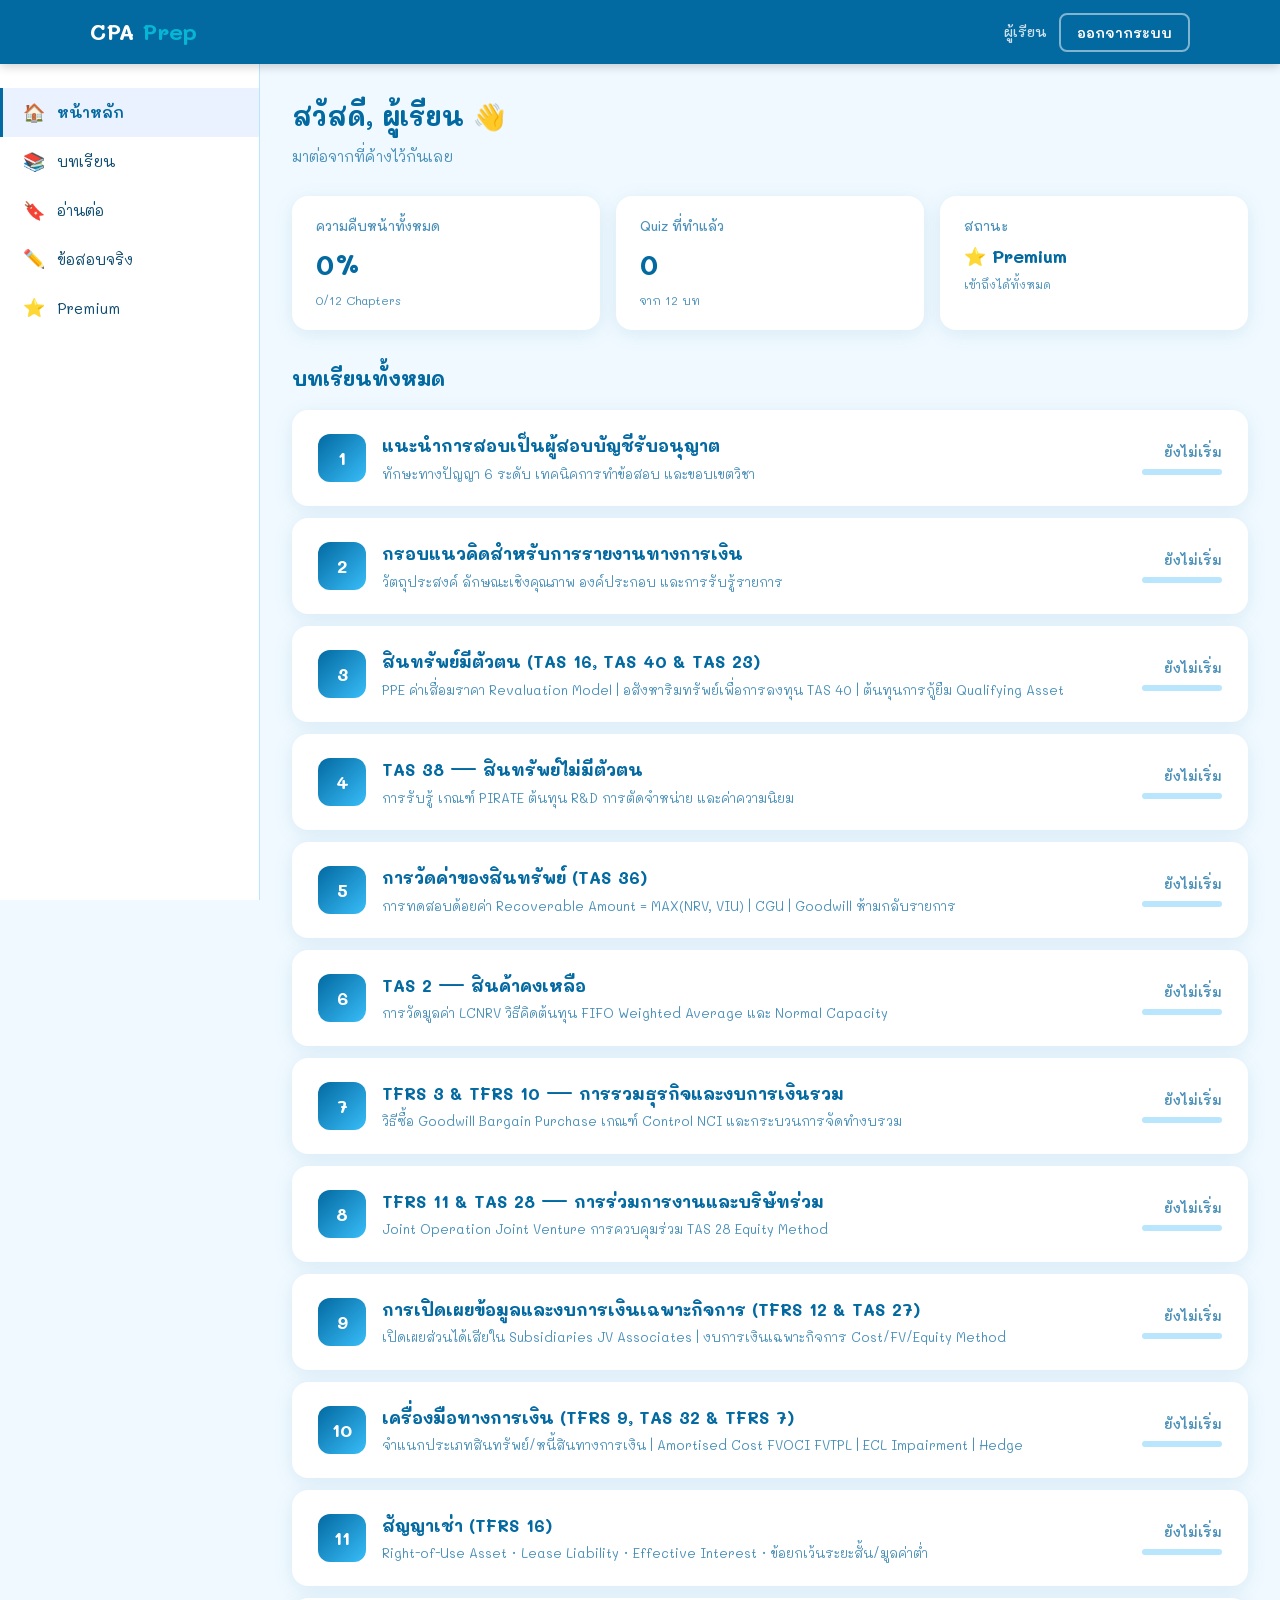
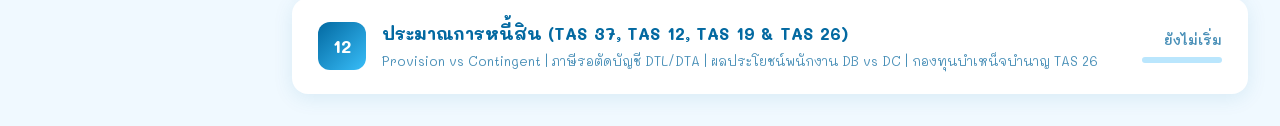
==== cpaprep/index.html @ 876e3609 "Add Ch6 TAS 2 Inventories content (concepts, ตย.61-63, MCQ 1-10, อัตนัย 6.2.8.1-6.2.8.6) Co-Authored" ====
<!DOCTYPE html>
<html lang="th">
<head>
  <meta charset="UTF-8" />
  <meta name="viewport" content="width=device-width, initial-scale=1.0" />
  <title>CPAPrep — ผ่าน CPA ครั้งแรก</title>
  <link href="https://fonts.googleapis.com/css2?family=Mali:ital,wght@0,300;0,400;0,500;0,600;0,700;1,400&display=swap" rel="stylesheet" />
  <link rel="stylesheet" href="style.css?v=8" />
</head>
<body>
  <div id="app"></div>
  <script src="app.js?v=8"></script>
</body>
</html>
---- cpaprep/style.css ----
*, *::before, *::after { box-sizing: border-box; margin: 0; padding: 0; }

:root {
  --navy: #0369a1;
  --navy-dark: #0c4a6e;
  --navy-light: #38bdf8;
  --gold: #06b6d4;
  --gold-dark: #0891b2;
  --bg: #f0f9ff;
  --white: #ffffff;
  --text: #0c4a6e;
  --text-muted: #4a90b8;
  --border: #bae6fd;
  --success: #10b981;
  --error: #f43f5e;
  --radius: 16px;
  --shadow: 0 4px 20px rgba(3,105,161,0.1);
  --shadow-lg: 0 8px 40px rgba(3,105,161,0.18);
}

html { scroll-behavior: smooth; }

body {
  font-family: 'Mali', sans-serif;
  background: var(--bg);
  color: var(--text);
  font-size: 16px;
  line-height: 1.6;
  min-height: 100vh;
}

/* ===== UTILITIES ===== */
.container { max-width: 1100px; margin: 0 auto; padding: 0 20px; }
.hidden { display: none !important; }
.flex { display: flex; }
.flex-col { flex-direction: column; }
.items-center { align-items: center; }
.justify-between { justify-content: space-between; }
.gap-1 { gap: 8px; }
.gap-2 { gap: 16px; }
.gap-3 { gap: 24px; }
.text-center { text-align: center; }
.w-full { width: 100%; }
.mt-1 { margin-top: 8px; }
.mt-2 { margin-top: 16px; }
.mt-3 { margin-top: 24px; }
.mb-2 { margin-bottom: 16px; }

/* ===== BUTTONS ===== */
.btn {
  display: inline-flex;
  align-items: center;
  justify-content: center;
  gap: 8px;
  padding: 12px 24px;
  border-radius: 8px;
  font-family: 'Mali', sans-serif;
  font-size: 16px;
  font-weight: 600;
  cursor: pointer;
  border: none;
  transition: all 0.2s ease;
  text-decoration: none;
}

.btn-primary {
  background: var(--gold);
  color: var(--navy-dark);
}
.btn-primary:hover { background: var(--gold-dark); transform: translateY(-1px); box-shadow: 0 4px 12px rgba(245,197,24,0.4); }

.btn-secondary {
  background: transparent;
  color: var(--white);
  border: 2px solid rgba(255,255,255,0.5);
}
.btn-secondary:hover { border-color: var(--white); background: rgba(255,255,255,0.1); }

.btn-navy {
  background: var(--navy);
  color: var(--white);
}
.btn-navy:hover { background: var(--navy-dark); transform: translateY(-1px); }

.btn-outline {
  background: transparent;
  color: var(--navy);
  border: 2px solid var(--navy);
}
.btn-outline:hover { background: var(--navy); color: var(--white); }

.btn-sm { padding: 8px 16px; font-size: 14px; }
.btn-lg { padding: 16px 36px; font-size: 18px; }
.btn-full { width: 100%; }

/* ===== NAVBAR ===== */
.navbar {
  background: var(--navy);
  padding: 0 20px;
  position: sticky;
  top: 0;
  z-index: 100;
  box-shadow: 0 2px 10px rgba(0,0,0,0.2);
}
.navbar-inner {
  max-width: 1100px;
  margin: 0 auto;
  display: flex;
  align-items: center;
  justify-content: space-between;
  height: 64px;
}
.navbar-logo {
  font-size: 22px;
  font-weight: 800;
  color: var(--white);
  text-decoration: none;
  display: flex;
  align-items: center;
  gap: 8px;
}
.navbar-logo span { color: var(--gold); }
.navbar-actions { display: flex; align-items: center; gap: 12px; }
.navbar-user {
  color: rgba(255,255,255,0.8);
  font-size: 14px;
  font-weight: 500;
}

/* ===== LANDING ===== */
.hero {
  background: linear-gradient(135deg, #0c4a6e 0%, #0369a1 50%, #0891b2 100%);
  color: var(--white);
  padding: 100px 20px 80px;
  text-align: center;
  position: relative;
  overflow: hidden;
}
.hero::before {
  content: '';
  position: absolute;
  top: -50%;
  left: -20%;
  width: 600px;
  height: 600px;
  background: radial-gradient(circle, rgba(6,182,212,0.12) 0%, transparent 70%);
  pointer-events: none;
}
.hero-badge {
  display: inline-block;
  background: rgba(6,182,212,0.15);
  color: var(--gold);
  border: 1px solid rgba(6,182,212,0.3);
  padding: 6px 16px;
  border-radius: 100px;
  font-size: 14px;
  font-weight: 600;
  margin-bottom: 24px;
}
.hero h1 {
  font-size: clamp(32px, 5vw, 56px);
  font-weight: 800;
  line-height: 1.2;
  margin-bottom: 20px;
}
.hero h1 .highlight { color: var(--gold); }
.hero p {
  font-size: clamp(16px, 2vw, 20px);
  color: rgba(255,255,255,0.8);
  max-width: 560px;
  margin: 0 auto 36px;
}
.hero-actions { display: flex; gap: 12px; justify-content: center; flex-wrap: wrap; }
.hero-stats {
  display: flex;
  justify-content: center;
  gap: 48px;
  margin-top: 60px;
  flex-wrap: wrap;
}
.hero-stat { text-align: center; }
.hero-stat-number { font-size: 32px; font-weight: 800; color: var(--gold); }
.hero-stat-label { font-size: 14px; color: rgba(255,255,255,0.6); margin-top: 4px; }

/* Features */
.section { padding: 80px 20px; }
.section-title { font-size: 32px; font-weight: 800; color: var(--navy); margin-bottom: 12px; }
.section-sub { color: var(--text-muted); font-size: 17px; margin-bottom: 48px; }

.features-grid {
  display: grid;
  grid-template-columns: repeat(auto-fit, minmax(260px, 1fr));
  gap: 24px;
}
.feature-card {
  background: var(--white);
  border-radius: var(--radius);
  padding: 32px 24px;
  box-shadow: var(--shadow);
  transition: transform 0.2s, box-shadow 0.2s;
}
.feature-card:hover { transform: translateY(-4px); box-shadow: var(--shadow-lg); }
.feature-icon {
  width: 52px;
  height: 52px;
  background: linear-gradient(135deg, #0369a1, #06b6d4);
  border-radius: 14px;
  display: flex;
  align-items: center;
  justify-content: center;
  font-size: 24px;
  margin-bottom: 20px;
}
.feature-card h3 { font-size: 18px; font-weight: 700; margin-bottom: 8px; color: var(--navy); }
.feature-card p { color: var(--text-muted); font-size: 15px; line-height: 1.6; }

/* Chapters preview */
.chapters-preview {
  background: linear-gradient(135deg, #0c4a6e, #0369a1);
  padding: 80px 20px;
  color: var(--white);
}
.chapters-preview .section-title { color: var(--white); }
.chapters-preview .section-sub { color: rgba(255,255,255,0.6); }
.chapters-grid {
  display: grid;
  grid-template-columns: repeat(auto-fit, minmax(220px, 1fr));
  gap: 16px;
}
.chapter-preview-card {
  background: rgba(255,255,255,0.07);
  border: 1px solid rgba(255,255,255,0.12);
  border-radius: var(--radius);
  padding: 20px;
  display: flex;
  align-items: center;
  gap: 14px;
}
.chapter-num {
  width: 40px;
  height: 40px;
  background: var(--gold);
  color: var(--navy-dark);
  border-radius: 10px;
  display: flex;
  align-items: center;
  justify-content: center;
  font-weight: 800;
  font-size: 16px;
  flex-shrink: 0;
}
.chapter-preview-card h4 { font-size: 15px; font-weight: 600; margin-bottom: 2px; }
.chapter-preview-card span { font-size: 12px; color: rgba(255,255,255,0.5); }
.lock-icon { margin-left: auto; color: rgba(255,255,255,0.3); font-size: 14px; }
.free-badge {
  margin-left: auto;
  background: var(--gold);
  color: var(--navy-dark);
  font-size: 11px;
  font-weight: 700;
  padding: 2px 8px;
  border-radius: 100px;
}

/* Pricing */
.pricing-grid {
  display: grid;
  grid-template-columns: repeat(auto-fit, minmax(280px, 1fr));
  gap: 24px;
  max-width: 720px;
  margin: 0 auto;
}
.price-card {
  background: var(--white);
  border-radius: var(--radius);
  padding: 36px 28px;
  box-shadow: var(--shadow);
  border: 2px solid var(--border);
  position: relative;
}
.price-card.featured {
  border-color: var(--gold);
  transform: scale(1.03);
  box-shadow: var(--shadow-lg);
}
.price-tag {
  position: absolute;
  top: -14px;
  left: 50%;
  transform: translateX(-50%);
  background: var(--gold);
  color: var(--navy-dark);
  font-size: 12px;
  font-weight: 700;
  padding: 4px 14px;
  border-radius: 100px;
  white-space: nowrap;
}
.price-plan { font-size: 14px; font-weight: 600; color: var(--text-muted); text-transform: uppercase; letter-spacing: 1px; margin-bottom: 12px; }
.price-amount { font-size: 48px; font-weight: 800; color: var(--navy); line-height: 1; }
.price-amount span { font-size: 18px; font-weight: 500; color: var(--text-muted); }
.price-period { font-size: 14px; color: var(--text-muted); margin-bottom: 24px; }
.price-features { list-style: none; margin-bottom: 28px; }
.price-features li { padding: 8px 0; font-size: 15px; display: flex; align-items: center; gap: 10px; border-bottom: 1px solid var(--border); }
.price-features li:last-child { border: none; }
.check { color: var(--success); font-weight: 700; }
.cross { color: #cbd5e0; }

/* ===== AUTH FORMS ===== */
.auth-page {
  min-height: 100vh;
  display: flex;
  align-items: center;
  justify-content: center;
  padding: 40px 20px;
  background: linear-gradient(135deg, var(--navy-dark) 0%, var(--navy) 100%);
}
.auth-card {
  background: var(--white);
  border-radius: 20px;
  padding: 40px 36px;
  width: 100%;
  max-width: 420px;
  box-shadow: var(--shadow-lg);
}
.auth-logo { font-size: 28px; font-weight: 800; color: var(--navy); margin-bottom: 8px; }
.auth-logo span { color: var(--gold); }
.auth-subtitle { color: var(--text-muted); font-size: 15px; margin-bottom: 32px; }
.form-group { margin-bottom: 18px; }
.form-label { display: block; font-size: 14px; font-weight: 600; color: var(--text); margin-bottom: 6px; }
.form-input {
  width: 100%;
  padding: 12px 16px;
  border: 2px solid var(--border);
  border-radius: 8px;
  font-family: 'Mali', sans-serif;
  font-size: 15px;
  color: var(--text);
  transition: border-color 0.2s;
  background: var(--white);
}
.form-input:focus { outline: none; border-color: var(--navy); }
.form-error { color: var(--error); font-size: 13px; margin-top: 5px; }
.auth-switch { text-align: center; margin-top: 20px; font-size: 14px; color: var(--text-muted); }
.auth-switch a { color: var(--navy); font-weight: 600; cursor: pointer; text-decoration: none; }
.auth-switch a:hover { text-decoration: underline; }
.alert {
  padding: 12px 16px;
  border-radius: 8px;
  font-size: 14px;
  margin-bottom: 16px;
}
.alert-error { background: #fff5f5; border: 1px solid #feb2b2; color: var(--error); }
.alert-success { background: #f0fff4; border: 1px solid #9ae6b4; color: var(--success); }

/* ===== DASHBOARD ===== */
.dashboard-layout {
  display: grid;
  grid-template-columns: 260px 1fr;
  min-height: calc(100vh - 64px);
}

.sidebar {
  background: var(--white);
  border-right: 1px solid var(--border);
  padding: 24px 0;
  position: sticky;
  top: 64px;
  height: calc(100vh - 64px);
  overflow-y: auto;
}
.sidebar-section { margin-bottom: 8px; }
.sidebar-label {
  font-size: 11px;
  font-weight: 700;
  color: var(--text-muted);
  text-transform: uppercase;
  letter-spacing: 1px;
  padding: 0 20px;
  margin-bottom: 8px;
  display: block;
}
.sidebar-item {
  display: flex;
  align-items: center;
  gap: 12px;
  padding: 10px 20px;
  color: var(--text);
  font-size: 15px;
  cursor: pointer;
  transition: background 0.15s;
  border-left: 3px solid transparent;
  text-decoration: none;
}
.sidebar-item:hover { background: var(--bg); }
.sidebar-item.active {
  background: #EBF2FF;
  color: var(--navy);
  border-left-color: var(--navy);
  font-weight: 600;
}
.sidebar-item .icon { font-size: 18px; width: 22px; text-align: center; }

.main-content { padding: 32px; }

/* Stats cards */
.stats-grid {
  display: grid;
  grid-template-columns: repeat(auto-fit, minmax(180px, 1fr));
  gap: 16px;
  margin-bottom: 32px;
}
.stat-card {
  background: var(--white);
  border-radius: var(--radius);
  padding: 20px 24px;
  box-shadow: var(--shadow);
}
.stat-label { font-size: 13px; color: var(--text-muted); font-weight: 500; margin-bottom: 6px; }
.stat-value { font-size: 28px; font-weight: 800; color: var(--navy); }
.stat-sub { font-size: 12px; color: var(--text-muted); margin-top: 4px; }

/* Chapter list */
.chapter-list { display: flex; flex-direction: column; gap: 12px; }
.chapter-item {
  background: var(--white);
  border-radius: var(--radius);
  padding: 20px 24px;
  box-shadow: var(--shadow);
  display: flex;
  align-items: center;
  gap: 16px;
  cursor: pointer;
  transition: transform 0.15s, box-shadow 0.15s;
  border: 2px solid transparent;
}
.chapter-item:hover { transform: translateX(4px); box-shadow: var(--shadow-lg); border-color: var(--navy); }
.chapter-item.locked { opacity: 0.6; cursor: default; }
.chapter-item.locked:hover { transform: none; box-shadow: var(--shadow); border-color: transparent; }
.chapter-item.completed { border-color: var(--success); }
.chapter-badge {
  width: 48px;
  height: 48px;
  background: linear-gradient(135deg, var(--navy), var(--navy-light));
  color: var(--white);
  border-radius: 12px;
  display: flex;
  align-items: center;
  justify-content: center;
  font-weight: 800;
  font-size: 18px;
  flex-shrink: 0;
}
.chapter-info { flex: 1; }
.chapter-info h3 { font-size: 17px; font-weight: 700; color: var(--navy); margin-bottom: 4px; }
.chapter-info p { font-size: 13px; color: var(--text-muted); }
.chapter-meta { display: flex; flex-direction: column; align-items: flex-end; gap: 6px; }
.chapter-status { font-size: 13px; font-weight: 600; }
.chapter-status.done { color: var(--success); }
.chapter-status.lock { color: var(--text-muted); }
.progress-bar-wrap { width: 80px; height: 6px; background: var(--border); border-radius: 100px; overflow: hidden; }
.progress-bar-fill { height: 100%; background: var(--gold); border-radius: 100px; transition: width 0.5s ease; }

/* ===== CHAPTER VIEW ===== */
.chapter-view { max-width: 800px; }
.chapter-header {
  background: linear-gradient(135deg, var(--navy), var(--navy-light));
  color: var(--white);
  border-radius: var(--radius);
  padding: 32px;
  margin-bottom: 24px;
}
.chapter-header .chapter-num-big {
  font-size: 13px;
  font-weight: 600;
  color: rgba(255,255,255,0.6);
  margin-bottom: 8px;
  text-transform: uppercase;
  letter-spacing: 1px;
}
.chapter-header h2 { font-size: 28px; font-weight: 800; margin-bottom: 12px; }
.chapter-header p { color: rgba(255,255,255,0.75); font-size: 16px; }

.content-card {
  background: var(--white);
  border-radius: var(--radius);
  padding: 28px;
  box-shadow: var(--shadow);
  margin-bottom: 16px;
}
.content-card h3 {
  font-size: 18px;
  font-weight: 700;
  color: var(--navy);
  margin-bottom: 16px;
  padding-bottom: 12px;
  border-bottom: 2px solid var(--border);
  display: flex;
  align-items: center;
  gap: 8px;
}
.content-card ul, .content-card ol { padding-left: 20px; }
.content-card li { padding: 6px 0; font-size: 15px; line-height: 1.6; }
.content-card p { font-size: 15px; line-height: 1.8; margin-bottom: 12px; }
.formula-box {
  background: #EBF2FF;
  border-left: 4px solid var(--navy);
  border-radius: 8px;
  padding: 16px 20px;
  margin: 12px 0;
  font-size: 16px;
  font-weight: 600;
  color: var(--navy);
  font-family: 'Courier New', monospace;
}
.journal-entry {
  background: #f7fafc;
  border: 1px solid var(--border);
  border-radius: 8px;
  padding: 16px 20px;
  margin: 12px 0;
  font-family: 'Courier New', monospace;
  font-size: 14px;
  line-height: 2;
}
.journal-dr { color: var(--navy); }
.journal-cr { color: #6b46c1; padding-left: 40px; display: block; }
.jline { display: flex; justify-content: space-between; align-items: baseline; gap: 16px; padding: 2px 0; }
.jcrline { padding-left: 36px; }
.jacct { flex: 1; }
.jamt { white-space: nowrap; font-weight: 700; }
.jdr { color: var(--navy); }
.jcr { color: #6b46c1; }
.jnote { font-size: 13px; color: var(--text-muted); margin: 10px 0 4px; font-family: 'Mali', sans-serif; }
.warning-box {
  background: #fffbeb;
  border-left: 4px solid var(--gold);
  border-radius: 8px;
  padding: 14px 18px;
  margin: 12px 0;
  font-size: 14px;
  color: #744210;
}
.warning-box strong { color: #975a16; }

/* ===== NEW CONTENT TYPES ===== */
.content-text-block .text-body {
  font-size: 15.5px;
  line-height: 1.85;
  color: var(--text);
}
.content-text-block .text-body strong { color: var(--navy); font-weight: 700; }
.content-text-block .text-body em { color: var(--text-muted); font-style: italic; }
.content-text-block .text-body br + br { display: block; content: ''; margin-top: 6px; }

.keypoint-card {
  background: linear-gradient(135deg, #eef3ff 0%, #e8f0fe 100%);
  border: 1.5px solid #b8ccf8;
  border-left: 5px solid var(--navy);
  border-radius: var(--radius);
  padding: 20px 24px;
  margin-bottom: 16px;
}
.keypoint-card .keypoint-title {
  font-size: 15px;
  font-weight: 700;
  color: var(--navy);
  margin-bottom: 12px;
}
.keypoint-card ul {
  margin: 0; padding-left: 20px;
  display: flex; flex-direction: column; gap: 8px;
}
.keypoint-card ul li {
  font-size: 14.5px;
  color: #1a2e5a;
  line-height: 1.5;
}

.table-wrap { overflow-x: auto; margin-top: 8px; }
.detail-table {
  width: 100%;
  border-collapse: collapse;
  font-size: 14px;
  line-height: 1.5;
}
.detail-table th {
  background: var(--navy);
  color: white;
  padding: 10px 14px;
  text-align: left;
  font-weight: 600;
  font-size: 13px;
  white-space: nowrap;
}
.detail-table th:first-child { border-radius: 8px 0 0 0; }
.detail-table th:last-child { border-radius: 0 8px 0 0; }
.detail-table td {
  padding: 10px 14px;
  border-bottom: 1px solid var(--border);
  color: var(--text);
  vertical-align: top;
}
.detail-table tr:nth-child(even) td { background: #f8faff; }
.detail-table tr:last-child td { border-bottom: none; }
.detail-table tr:hover td { background: #eef3ff; }

.example-box {
  background: #f0fff4;
  border: 1.5px solid #9ae6b4;
  border-left: 5px solid #38a169;
  border-radius: var(--radius);
  padding: 20px 24px;
  margin-bottom: 16px;
}
.example-title {
  font-weight: 700;
  color: #276749;
  margin-bottom: 12px;
  font-size: 15px;
}
.example-question {
  font-size: 14.5px;
  color: #2d3748;
  background: white;
  padding: 12px 16px;
  border-radius: 8px;
  margin-bottom: 12px;
  border: 1px solid #c6f6d5;
}
.example-steps {
  padding-left: 20px;
  margin: 8px 0;
  display: flex; flex-direction: column; gap: 6px;
}
.example-steps li { font-size: 14px; color: #2d3748; line-height: 1.6; }
.example-answer {
  background: #c6f6d5;
  padding: 10px 16px;
  border-radius: 8px;
  font-weight: 600;
  color: #276749;
  font-size: 14.5px;
  margin-top: 10px;
}

/* ===== QUIZ ===== */
.quiz-card {
  background: var(--white);
  border-radius: var(--radius);
  padding: 32px;
  box-shadow: var(--shadow);
  max-width: 700px;
}
.quiz-progress-top {
  display: flex;
  justify-content: space-between;
  align-items: center;
  margin-bottom: 24px;
  font-size: 14px;
  color: var(--text-muted);
}
.quiz-progress-bar { height: 6px; background: var(--border); border-radius: 100px; margin-bottom: 28px; overflow: hidden; }
.quiz-progress-fill { height: 100%; background: linear-gradient(90deg, var(--navy), var(--navy-light)); border-radius: 100px; transition: width 0.4s ease; }
.quiz-question { font-size: 19px; font-weight: 700; color: var(--navy); margin-bottom: 24px; line-height: 1.5; }
.quiz-options { display: flex; flex-direction: column; gap: 12px; }
.quiz-option {
  padding: 14px 18px;
  border: 2px solid var(--border);
  border-radius: 10px;
  cursor: pointer;
  font-size: 15px;
  transition: all 0.15s;
  display: flex;
  align-items: center;
  gap: 12px;
}
.quiz-option:hover:not(.disabled) { border-color: var(--navy); background: #EBF2FF; }
.quiz-option.correct { border-color: var(--success); background: #f0fff4; color: var(--success); font-weight: 600; }
.quiz-option.wrong { border-color: var(--error); background: #fff5f5; color: var(--error); }
.quiz-option.disabled { cursor: default; }
.option-letter {
  width: 30px;
  height: 30px;
  border-radius: 50%;
  background: var(--bg);
  display: flex;
  align-items: center;
  justify-content: center;
  font-weight: 700;
  font-size: 13px;
  flex-shrink: 0;
}
.quiz-option.correct .option-letter { background: var(--success); color: white; }
.quiz-option.wrong .option-letter { background: var(--error); color: white; }
.quiz-explanation {
  margin-top: 16px;
  padding: 14px 18px;
  background: #EBF2FF;
  border-radius: 10px;
  font-size: 14px;
  color: var(--navy);
  line-height: 1.6;
}
.quiz-nav { display: flex; justify-content: flex-end; margin-top: 24px; }

/* Quiz result */
.result-card {
  background: var(--white);
  border-radius: var(--radius);
  padding: 48px 36px;
  box-shadow: var(--shadow);
  text-align: center;
  max-width: 500px;
  margin: 0 auto;
}
.result-score {
  width: 120px;
  height: 120px;
  border-radius: 50%;
  background: linear-gradient(135deg, var(--navy), var(--navy-light));
  color: var(--white);
  display: flex;
  flex-direction: column;
  align-items: center;
  justify-content: center;
  margin: 0 auto 24px;
}
.result-score-num { font-size: 36px; font-weight: 800; line-height: 1; }
.result-score-label { font-size: 12px; color: rgba(255,255,255,0.7); }
.result-title { font-size: 24px; font-weight: 800; color: var(--navy); margin-bottom: 8px; }
.result-sub { color: var(--text-muted); margin-bottom: 32px; }
.result-actions { display: flex; gap: 12px; justify-content: center; flex-wrap: wrap; }

/* ===== UPGRADE BANNER ===== */
.upgrade-banner {
  background: linear-gradient(135deg, var(--navy), var(--navy-light));
  color: var(--white);
  border-radius: var(--radius);
  padding: 28px 32px;
  display: flex;
  align-items: center;
  justify-content: space-between;
  gap: 20px;
  margin-bottom: 24px;
  flex-wrap: wrap;
}
.upgrade-banner h3 { font-size: 20px; font-weight: 700; margin-bottom: 4px; }
.upgrade-banner p { color: rgba(255,255,255,0.75); font-size: 14px; }

/* Unlock modal */
.modal-overlay {
  position: fixed;
  inset: 0;
  background: rgba(0,0,0,0.6);
  display: flex;
  align-items: center;
  justify-content: center;
  z-index: 200;
  padding: 20px;
}
.modal-card {
  background: var(--white);
  border-radius: 20px;
  padding: 36px;
  max-width: 460px;
  width: 100%;
  box-shadow: var(--shadow-lg);
}
.modal-card h3 { font-size: 22px; font-weight: 800; color: var(--navy); margin-bottom: 8px; }
.modal-card p { color: var(--text-muted); font-size: 15px; margin-bottom: 20px; }
.payment-steps { background: var(--bg); border-radius: 10px; padding: 16px; margin-bottom: 20px; }
.payment-step { display: flex; gap: 12px; padding: 8px 0; font-size: 14px; }
.step-num {
  width: 24px; height: 24px;
  background: var(--navy); color: white;
  border-radius: 50%;
  display: flex; align-items: center; justify-content: center;
  font-size: 12px; font-weight: 700; flex-shrink: 0;
}
.modal-actions { display: flex; gap: 10px; }

/* ===== PROGRESS PAGE ===== */
.progress-grid { display: grid; grid-template-columns: repeat(auto-fit, minmax(300px, 1fr)); gap: 24px; }
.progress-chapter-card {
  background: var(--white);
  border-radius: var(--radius);
  padding: 20px;
  box-shadow: var(--shadow);
}
.progress-chapter-card h4 { font-size: 16px; font-weight: 700; color: var(--navy); margin-bottom: 12px; }
.progress-info { display: flex; justify-content: space-between; font-size: 13px; color: var(--text-muted); margin-bottom: 6px; }
.progress-bar-big { height: 10px; background: var(--border); border-radius: 100px; overflow: hidden; }
.progress-bar-big-fill { height: 100%; background: linear-gradient(90deg, var(--navy), var(--gold)); border-radius: 100px; transition: width 0.5s ease; }

/* Page title */
.page-title { font-size: 26px; font-weight: 800; color: var(--navy); margin-bottom: 6px; }
.page-sub { color: var(--text-muted); font-size: 15px; margin-bottom: 28px; }

/* ===== RECALL CARD — TAP TO REVEAL ===== */
.recall-card {
  background: linear-gradient(135deg, #f0f9ff 0%, #e0f2fe 100%);
  border: 2px solid #38bdf8;
  border-radius: 16px;
  padding: 18px 22px;
  margin-bottom: 16px;
  cursor: pointer;
  transition: transform 0.15s, box-shadow 0.15s, border-color 0.15s;
  user-select: none;
  -webkit-tap-highlight-color: transparent;
}
.recall-card:hover { border-color: #0369a1; transform: translateY(-2px); box-shadow: 0 6px 20px rgba(3,105,161,0.2); }
.recall-card:active { transform: translateY(0); }
.recall-header {
  display: flex; align-items: center; gap: 10px;
  margin-bottom: 10px;
}
.recall-icon { font-size: 20px; }
.recall-label {
  font-weight: 700; font-size: 12.5px;
  color: #0369a1; flex: 1; letter-spacing: 0.04em;
}
.recall-tap {
  font-size: 12px; color: #c084fc;
  font-style: italic; white-space: nowrap;
  transition: opacity 0.2s;
}
.recall-card.revealed .recall-tap { opacity: 0.4; }
.recall-question {
  font-size: 15.5px; font-weight: 600;
  color: #0c4a6e; line-height: 1.6;
  margin-bottom: 8px;
  white-space: pre-line;
}
.recall-answer {
  display: none;
  background: white;
  border-radius: 12px;
  padding: 14px 16px;
  font-size: 14.5px; color: #374151;
  border-left: 4px solid #0369a1;
  line-height: 1.8;
  margin-top: 10px;
  white-space: pre-line;
  animation: recallFadeIn 0.25s ease;
}
.recall-card.revealed .recall-answer { display: block; }
@keyframes recallFadeIn {
  from { opacity: 0; transform: translateY(-6px); }
  to { opacity: 1; transform: translateY(0); }
}

/* Inline recall MCQ — เลือกกาคำตอบในเนื้อหา */
.recall-card.mcq { cursor: default; }
.recall-card.mcq:hover { transform: none; box-shadow: none; border-color: #38bdf8; }
.recall-options { display: flex; flex-direction: column; gap: 10px; margin-top: 4px; }
.recall-option {
  display: flex; align-items: center; gap: 12px;
  width: 100%; text-align: left;
  background: white; border: 2px solid #bae6fd; border-radius: 12px;
  padding: 12px 14px;
  font-family: 'Mali', sans-serif; font-size: 14.5px;
  color: #0c4a6e; cursor: pointer;
  transition: border-color 0.15s, background 0.15s;
  -webkit-tap-highlight-color: transparent;
}
.recall-option .option-text { flex: 1; line-height: 1.5; }
.recall-option:hover:not(.disabled) { border-color: #0369a1; background: #EBF8FF; }
.recall-option.disabled { cursor: default; }
.recall-option.correct { border-color: #16a34a; background: #f0fff4; color: #16a34a; font-weight: 600; }
.recall-option.wrong { border-color: #dc2626; background: #fff5f5; color: #dc2626; }
.recall-option.correct .option-letter { background: #16a34a; color: white; }
.recall-option.wrong .option-letter { background: #dc2626; color: white; }
.recall-card.mcq.answered .recall-answer { display: block; }

/* ===== MINDMAP — PRINCESS THEME ===== */
.mindmap-page {
  background: linear-gradient(135deg, #fff0f7 0%, #f3f0ff 50%, #f0fff4 100%);
  border: 2px solid #f9a8d4;
  border-radius: 20px;
  padding: 28px 24px 20px;
  margin-bottom: 24px;
  position: relative;
  overflow: hidden;
}
.mindmap-page::before {
  content: '✨';
  position: absolute;
  top: 12px; right: 18px;
  font-size: 22px; opacity: 0.45; pointer-events: none;
}
.mindmap-page::after {
  content: '🌸';
  position: absolute;
  bottom: 12px; left: 14px;
  font-size: 18px; opacity: 0.35; pointer-events: none;
}
.mindmap-princess-header { text-align: center; margin-bottom: 20px; }
.mindmap-crown { font-size: 34px; line-height: 1.2; }
.mindmap-main-title {
  font-size: 17px; font-weight: 800; color: #0369a1;
  margin: 6px 0 4px; display: block;
}
.mindmap-subtitle { font-size: 12.5px; color: #ec4899; font-style: italic; }
.mindmap-body {
  display: flex;
  flex-direction: column;
  align-items: center;
  gap: 16px;
}
.mindmap-center-bubble {
  background: linear-gradient(135deg, #0369a1, #06b6d4);
  color: white;
  border-radius: 50%;
  width: 96px; height: 96px;
  display: flex; align-items: center; justify-content: center;
  text-align: center;
  font-size: 12.5px; font-weight: 800; line-height: 1.4;
  box-shadow: 0 4px 18px rgba(124,58,237,0.38);
  flex-shrink: 0;
}
.mindmap-branches {
  display: grid;
  grid-template-columns: repeat(2, 1fr);
  gap: 10px;
  width: 100%;
}
.mindmap-branch {
  background: var(--bcolor, #ffd6e7);
  border-radius: 14px;
  padding: 12px 14px;
  border: 1.5px solid rgba(0,0,0,0.07);
}
.branch-head {
  font-size: 12.5px; font-weight: 700; color: #1f2937;
  margin-bottom: 8px; padding-bottom: 5px;
  border-bottom: 1.5px dashed rgba(0,0,0,0.18);
}
.branch-list { list-style: none; margin: 0; padding: 0; }
.branch-list li {
  font-size: 12px; color: #374151;
  padding: 2px 0 2px 14px;
  position: relative; line-height: 1.5;
}
.branch-list li::before {
  content: '🌸';
  position: absolute; left: -2px; top: 3px;
  font-size: 8px;
}
.mindmap-footer {
  text-align: center; font-size: 13px;
  color: #0369a1; font-weight: 700;
  margin-top: 14px; padding-top: 14px;
  border-top: 1px dashed #f9a8d4;
}

/* ===== FILL-IN-THE-BLANK ===== */
.fb-card {
  background: var(--white);
  border: 1.5px solid var(--border);
  border-radius: 14px;
  padding: 18px 22px;
  margin-bottom: 10px;
  box-shadow: 0 1px 4px rgba(0,0,0,0.04);
  transition: border-color 0.2s;
}
.fb-card:focus-within { border-color: var(--navy); }
.fb-num {
  font-size: 11.5px; font-weight: 700;
  color: var(--navy); text-transform: uppercase;
  letter-spacing: 0.06em; margin-bottom: 10px;
}
.fb-hint-inline { font-weight: 400; color: var(--text-muted); font-style: italic; text-transform: none; letter-spacing: 0; }
.fb-sentence { font-size: 15.5px; line-height: 2.2; color: var(--text); }
.fb-input {
  display: inline-block;
  width: 110px;
  border: none; border-bottom: 2.5px solid var(--navy);
  background: transparent;
  font-size: 15px; font-weight: 600;
  color: var(--navy); text-align: center;
  padding: 2px 4px; margin: 0 3px;
  font-family: inherit; outline: none;
  transition: border-color 0.2s, background 0.2s;
  border-radius: 0;
}
.fb-input:focus { border-bottom-color: #f59e0b; }
.fb-input.fb-correct {
  border-bottom-color: #16a34a;
  background: #f0fdf4; color: #15803d;
  border-radius: 6px; border-bottom-width: 2.5px;
}
.fb-input.fb-wrong {
  border-bottom-color: #dc2626;
  background: #fef2f2; color: #991b1b;
  border-radius: 6px; border-bottom-width: 2.5px;
}
.fb-select {
  display: inline-block;
  min-width: 130px;
  border: none; border-bottom: 2.5px solid var(--navy);
  background: transparent;
  font-size: 15px; font-weight: 600;
  color: var(--navy); text-align: center;
  padding: 2px 6px; margin: 0 3px;
  font-family: inherit; outline: none;
  cursor: pointer;
  transition: border-color 0.2s, background 0.2s;
  border-radius: 4px;
  -webkit-appearance: auto;
  appearance: auto;
}
.fb-select:focus { border-bottom-color: #f59e0b; }
.fb-select.fb-correct {
  border-bottom-color: #16a34a;
  background: #f0fdf4; color: #15803d;
  border-radius: 6px; border-bottom-width: 2.5px;
}
.fb-select.fb-wrong {
  border-bottom-color: #dc2626;
  background: #fef2f2; color: #991b1b;
  border-radius: 6px; border-bottom-width: 2.5px;
}

/* ===== RESPONSIVE ===== */
@media (max-width: 768px) {
  .dashboard-layout { grid-template-columns: 1fr; }
  .sidebar {
    position: static;
    height: auto;
    border-right: none;
    border-bottom: 1px solid var(--border);
    padding: 12px 0;
    display: flex;
    overflow-x: auto;
    gap: 0;
  }
  .sidebar-label { display: none; }
  .sidebar-item { padding: 8px 14px; white-space: nowrap; border-left: none; border-bottom: 3px solid transparent; }
  .sidebar-item.active { border-bottom-color: var(--navy); border-left-color: transparent; }
  .main-content { padding: 16px; }
  .hero { padding: 60px 20px 50px; }
  .hero-stats { gap: 24px; }
  .price-card.featured { transform: none; }
  .upgrade-banner { flex-direction: column; text-align: center; }
  .auth-card { padding: 28px 20px; }
  .quiz-card { padding: 20px; }
  /* Mobile content improvements */
  .table-wrap { overflow-x: auto; -webkit-overflow-scrolling: touch; }
  .detail-table { min-width: 460px; }
  .example-box { padding: 16px; }
  .keypoint-card { padding: 16px 18px; }
  .content-card { padding: 18px; }
  .chapter-view { padding: 0; }
  .mindmap-branches { grid-template-columns: 1fr 1fr; }
  .fb-sentence { font-size: 14.5px; }
}

@media (max-width: 480px) {
  .stats-grid { grid-template-columns: 1fr 1fr; }
  .hero h1 { font-size: 28px; }
  .chapter-item { flex-wrap: wrap; }
  .mindmap-branches { grid-template-columns: 1fr; }
  .mindmap-center-bubble { width: 80px; height: 80px; font-size: 11px; }
  .fb-input { width: 85px; font-size: 14px; }
  .fb-select { min-width: 100px; font-size: 14px; }
  .fb-sentence { font-size: 14px; line-height: 2.4; }
}

/* ── Bookmark ── */
.bookmark-fab {
  position: fixed;
  right: 20px;
  bottom: 24px;
  z-index: 60;
  display: inline-flex;
  align-items: center;
  gap: 8px;
  padding: 12px 18px;
  border: none;
  border-radius: 999px;
  background: var(--navy);
  color: var(--white);
  font-family: inherit;
  font-size: 15px;
  font-weight: 600;
  cursor: pointer;
  box-shadow: 0 6px 20px rgba(3,105,161,0.4);
  transition: transform .15s ease, background .2s ease;
}
.bookmark-fab:hover { transform: translateY(-2px); background: var(--navy-dark); }
.bookmark-fab:active { transform: scale(.96); }
.bookmark-fab.saved { background: var(--success); }
.bookmark-fab-icon { font-size: 18px; line-height: 1; }

.resume-banner {
  display: flex;
  align-items: center;
  gap: 10px;
  padding: 14px 18px;
  margin-bottom: 20px;
  border: 1px solid var(--border);
  border-left: 4px solid var(--navy);
  border-radius: 12px;
  background: linear-gradient(135deg, #e0f2fe, #f0f9ff);
  color: var(--navy-dark);
  font-weight: 600;
  cursor: pointer;
  transition: box-shadow .2s ease, transform .15s ease;
}
.resume-banner:hover { box-shadow: var(--shadow); transform: translateY(-1px); }
.resume-icon { font-size: 20px; }
.resume-text { flex: 1; }
.resume-arrow { font-size: 18px; color: var(--navy); }

.ch-block { scroll-margin-top: 80px; }
.bookmark-flash {
  animation: bookmarkFlash 1.8s ease;
  border-radius: 14px;
}
@keyframes bookmarkFlash {
  0%, 100% { box-shadow: 0 0 0 0 rgba(3,105,161,0); }
  20%, 60% { box-shadow: 0 0 0 4px rgba(3,105,161,0.35); }
}

@media (max-width: 480px) {
  .bookmark-fab { right: 14px; bottom: 16px; padding: 11px 16px; font-size: 14px; }
}
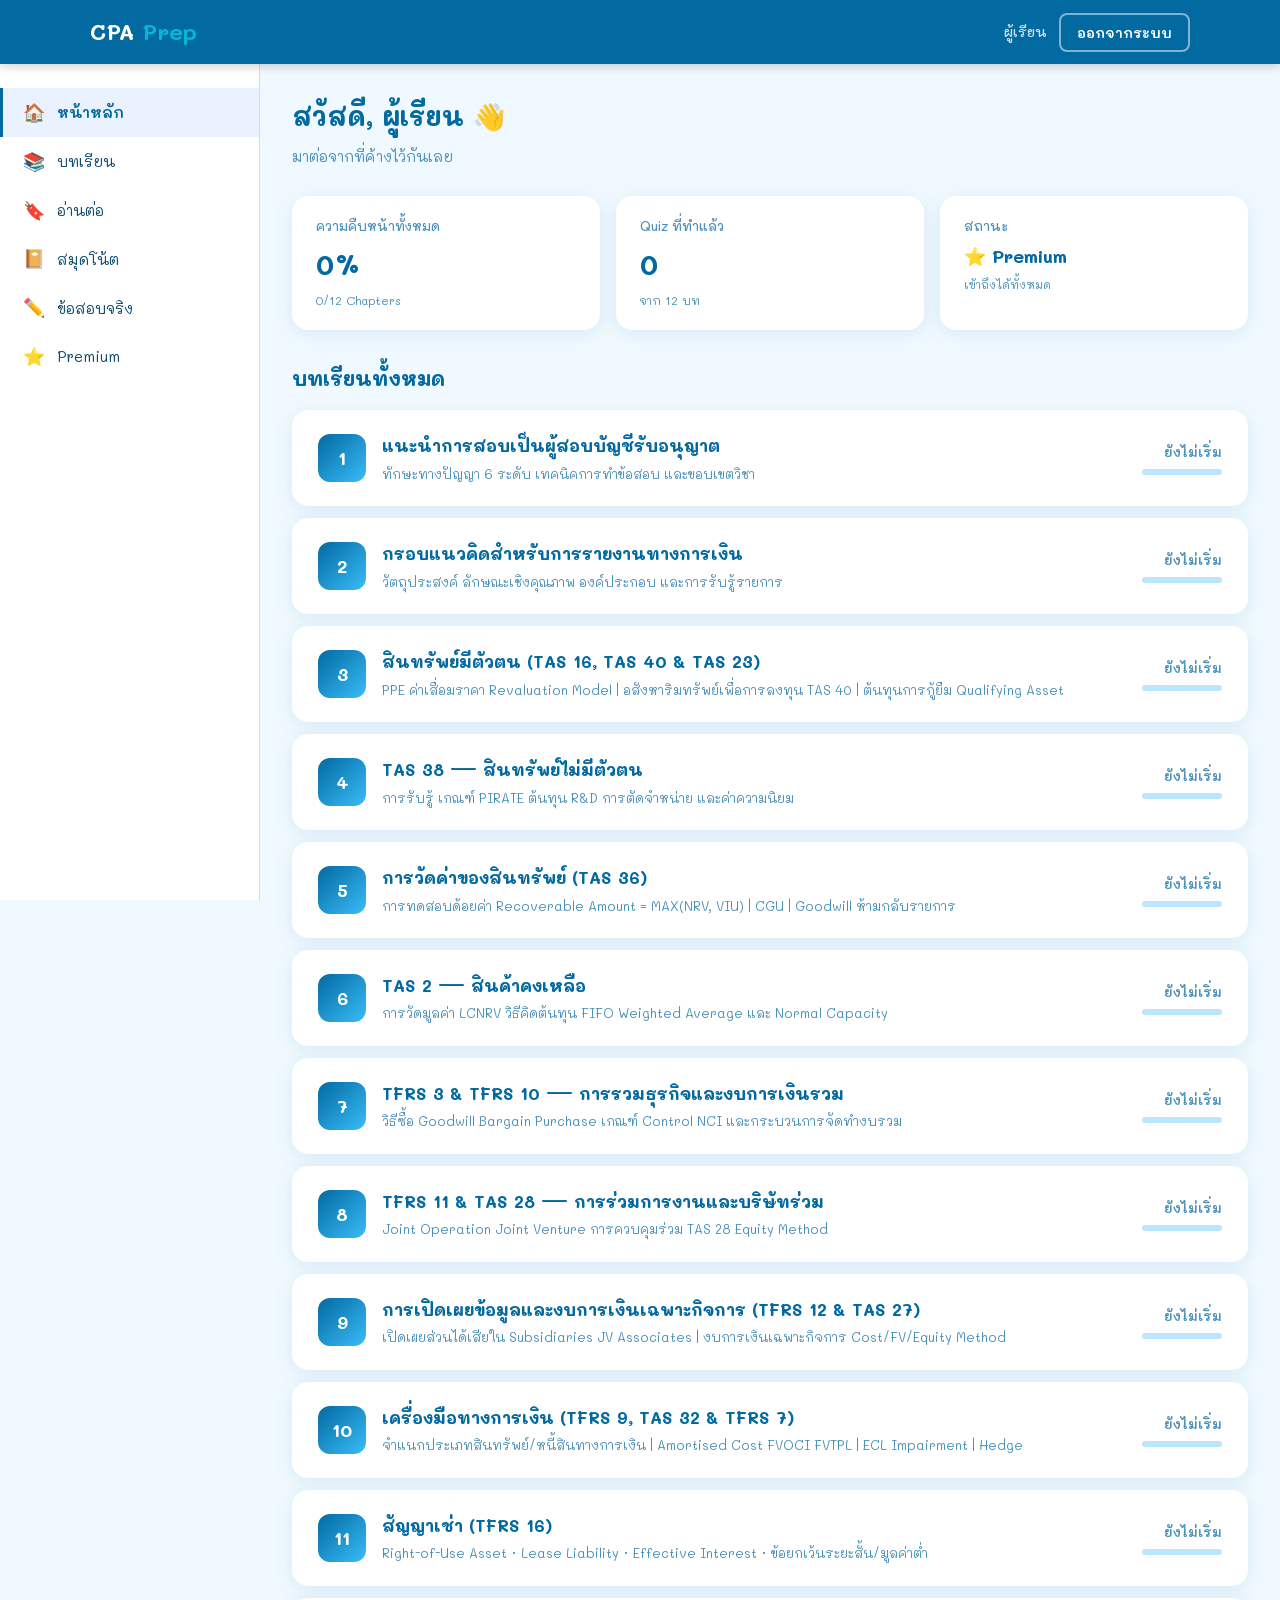
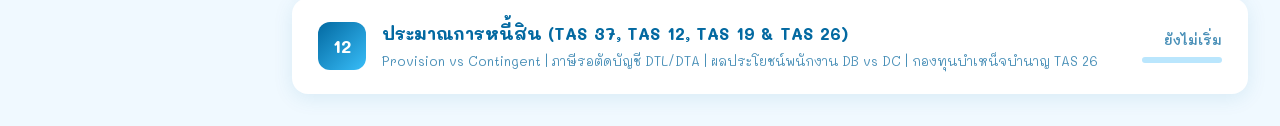
==== commit a42bbbdb: "Add Chapter 7 (TFRS 3 & TFRS 10) content + highlight/shortnote + dr-cr stagger - EXTRA_CONTENT[7]: T" ====
--- a/cpaprep/index.html
+++ b/cpaprep/index.html
@@ -5,10 +5,10 @@
   <meta name="viewport" content="width=device-width, initial-scale=1.0" />
   <title>CPAPrep — ผ่าน CPA ครั้งแรก</title>
   <link href="https://fonts.googleapis.com/css2?family=Mali:ital,wght@0,300;0,400;0,500;0,600;0,700;1,400&display=swap" rel="stylesheet" />
-  <link rel="stylesheet" href="style.css?v=8" />
+  <link rel="stylesheet" href="style.css?v=9" />
 </head>
 <body>
   <div id="app"></div>
-  <script src="app.js?v=8"></script>
+  <script src="app.js?v=9"></script>
 </body>
 </html>
--- a/cpaprep/style.css
+++ b/cpaprep/style.css
@@ -525,13 +525,44 @@
 }
 .journal-dr { color: var(--navy); }
 .journal-cr { color: #6b46c1; padding-left: 40px; display: block; }
-.jline { display: flex; justify-content: space-between; align-items: baseline; gap: 16px; padding: 2px 0; }
-.jcrline { padding-left: 36px; }
-.jacct { flex: 1; }
+.jrow { display: grid; grid-template-columns: 1fr 90px 90px; gap: 4px 14px; align-items: baseline; padding: 2px 0; }
+.jrow .jamt { white-space: nowrap; font-weight: 700; text-align: right; }
+.jcrlabel { padding-left: 26px; }
 .jamt { white-space: nowrap; font-weight: 700; }
 .jdr { color: var(--navy); }
 .jcr { color: #6b46c1; }
+@media (max-width: 480px) { .jrow { grid-template-columns: 1fr 72px 72px; gap: 4px 8px; font-size: 13px; } .jcrlabel { padding-left: 16px; } }
 .jnote { font-size: 13px; color: var(--text-muted); margin: 10px 0 4px; font-family: 'Mali', sans-serif; }
+
+/* ── Highlight + ShortNote ── */
+.hl-float-btn {
+  position: absolute; z-index: 999;
+  background: var(--primary, #0369a1); color: #fff; border: 0;
+  border-radius: 20px; padding: 7px 14px; font-size: 13px; font-weight: 700;
+  font-family: 'Mali', sans-serif; cursor: pointer;
+  box-shadow: 0 4px 12px rgba(0,0,0,.25); white-space: nowrap;
+}
+.hl-float-btn:hover { filter: brightness(1.08); }
+mark.hl { background: #fde68a; border-radius: 3px; padding: 0 2px; }
+.note-group { margin-top: 18px; }
+.note-group-title {
+  font-family: 'Mali', sans-serif; font-weight: 700; color: var(--primary-dark, #0c4a6e);
+  font-size: 15px; margin-bottom: 8px; padding-bottom: 6px; border-bottom: 2px solid var(--border, #bae6fd);
+}
+.note-item {
+  background: #fff; border: 1px solid var(--border, #bae6fd); border-left: 4px solid var(--gold, #f59e0b);
+  border-radius: 10px; padding: 12px 16px; margin-bottom: 10px;
+}
+.note-src { font-size: 12px; color: var(--text-muted, #64748b); margin-bottom: 5px; font-family: 'Mali', sans-serif; }
+.note-text { font-size: 14px; color: var(--text, #0c4a6e); line-height: 1.6; white-space: pre-wrap; }
+.note-actions { margin-top: 8px; display: flex; gap: 8px; }
+.note-btn {
+  background: #f0f9ff; border: 1px solid var(--border, #bae6fd); color: var(--primary, #0369a1);
+  border-radius: 8px; padding: 4px 12px; font-size: 12px; cursor: pointer; font-family: 'Mali', sans-serif;
+}
+.note-btn:hover { background: #e0f2fe; }
+.note-btn.danger { color: #dc2626; border-color: #fecaca; background: #fef2f2; }
+
 .warning-box {
   background: #fffbeb;
   border-left: 4px solid var(--gold);
